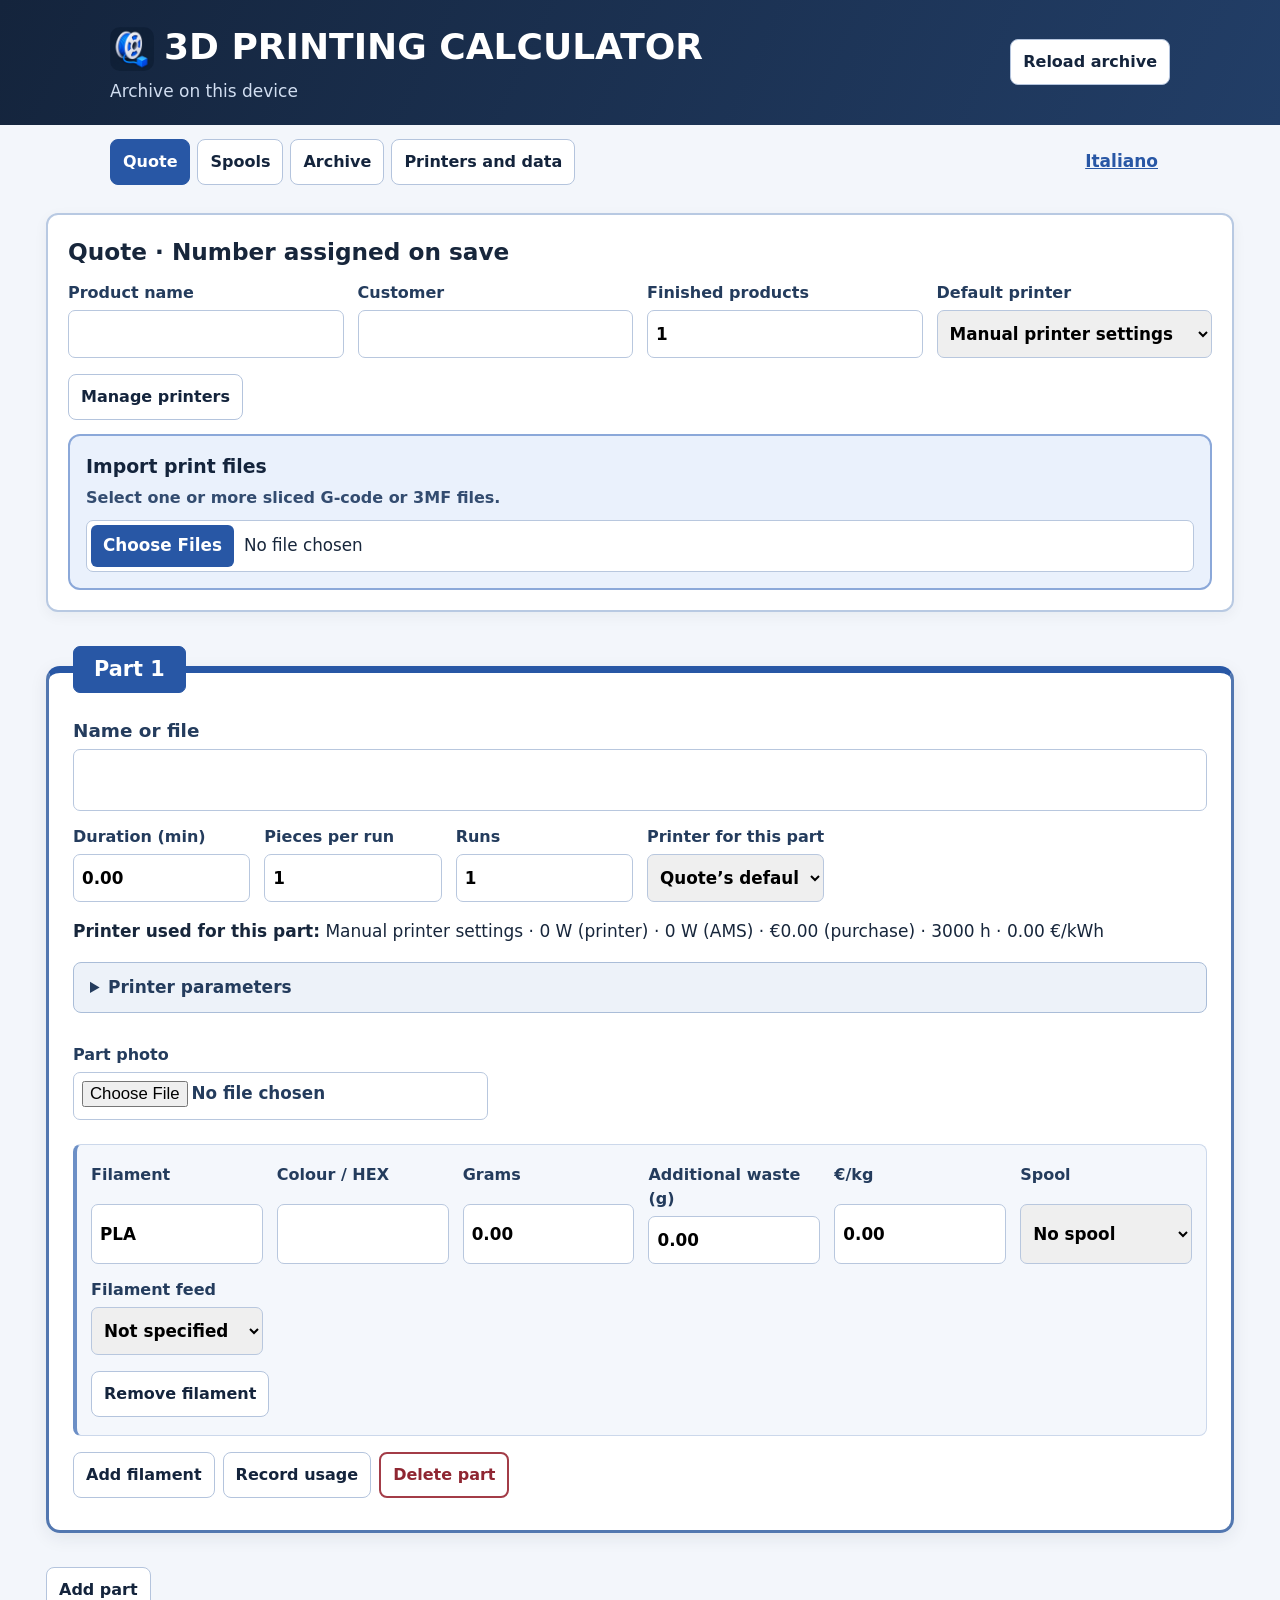
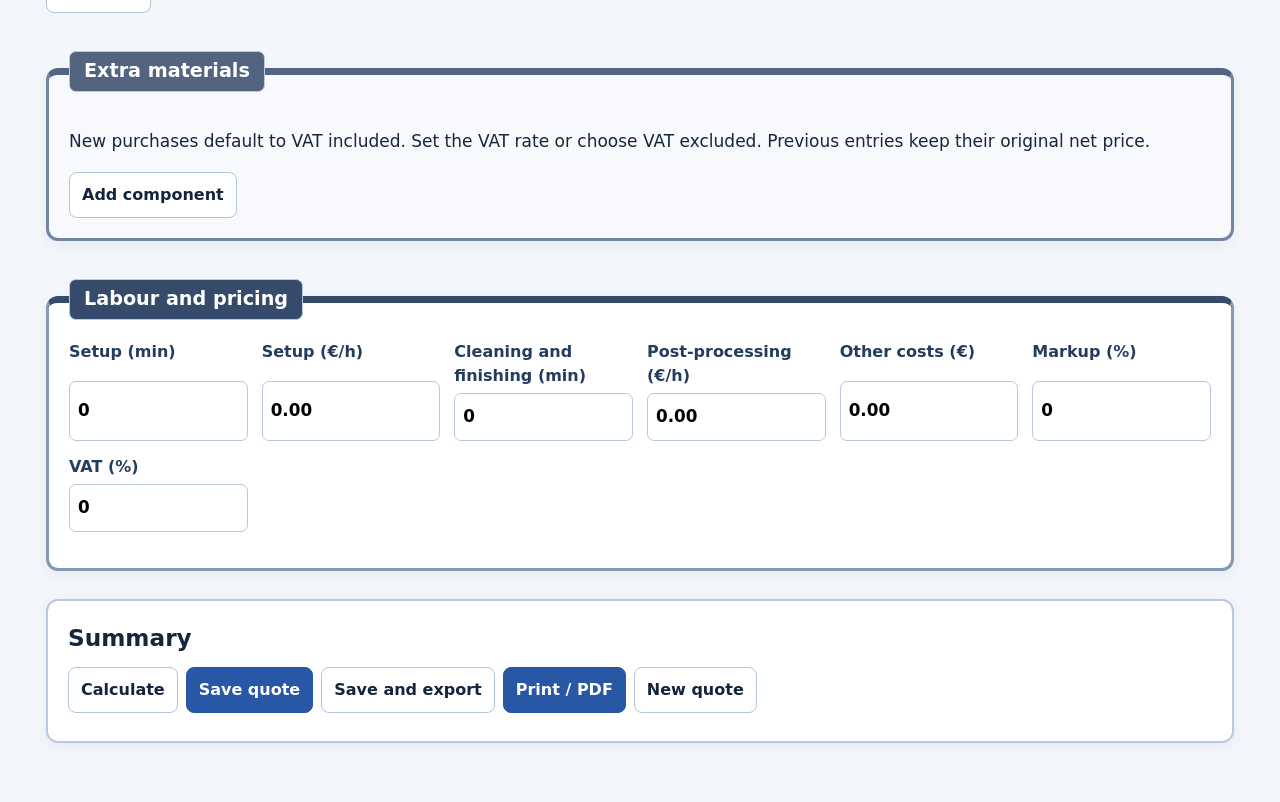
==== english.html @ 3504c04c "Refresh ordered file import" ====
<!doctype html><html lang="en"><meta charset="utf-8"><meta name="viewport" content="width=device-width, initial-scale=1"><meta name="theme-color" content="#14243C"><link rel="manifest" href="./manifest.webmanifest?v=bobina"><link rel="stylesheet" href="./app.css?v=nome-file-1"><title>3D PRINTING CALCULATOR</title><link rel="icon" type="image/png" href="./bobina-32.png"><link rel="apple-touch-icon" href="./bobina-180.png">
<header><div><h1><img src="./bobina-192.png" alt="" width="44" height="44" style="vertical-align:middle;border-radius:10px;margin-right:10px">3D PRINTING CALCULATOR</h1><p id="sync" role="status">Loading archive…</p></div><button id="reload">Reload archive</button></header>
<nav aria-label="Sections"><button data-tab="quote" aria-current="page">Quote</button><button data-tab="spools">Spools</button><button data-tab="archive">Archive</button><button data-tab="settings">Printers and data</button><a class="lingua" href="./index.html" lang="it">Italiano</a></nav>
<main id="view"></main><p id="message" role="status"></p><script defer src="./english.js?v=ordine-parti-1"></script></html>
---- app.css ----
*{box-sizing:border-box}body{margin:0;background:#F3F6FB;color:#17263B;font:16px system-ui,sans-serif}header{background:#14243C;color:white;display:flex;align-items:center;justify-content:space-between;gap:12px;padding:20px max(16px,calc((100vw - 1060px)/2))}h1{margin:0;font-size:clamp(21px,5vw,32px)}header p{margin:5px 0 0;color:#D1DEF1}nav,main{max-width:1092px;margin:auto;padding:14px 16px}nav{display:flex;gap:7px;flex-wrap:wrap}button,input,select{font:inherit}button{min-height:43px;border:1px solid #B4C4DD;border-radius:8px;background:white;color:#14243C;padding:8px 12px;cursor:pointer}button.primary,[aria-current=page]{background:#2857A5;color:white;border-color:#2857A5}.card,fieldset{background:white;border:1px solid #DCE4F1;border-radius:12px;padding:14px;margin:0 0 14px;min-width:0}legend{font-weight:700}h2,h3{margin:0 0 12px}label{display:grid;gap:5px;font-size:.92rem}input,select{width:100%;min-height:43px;padding:8px;border:1px solid #B8C7DE;border-radius:7px}.fields{display:grid;grid-template-columns:repeat(auto-fit,minmax(min(100%,135px),1fr));gap:10px;margin-bottom:10px}.actions{display:flex;gap:8px;flex-wrap:wrap;margin:8px 0}.row{border-top:1px solid #DCE4F1;padding:10px 0}.total{font-size:1.65rem;font-weight:700}#message:not(:empty){position:fixed;bottom:12px;left:12px;right:12px;max-width:700px;margin:auto;background:#14243C;color:white;padding:12px;border-radius:8px}a{color:inherit}@media print{header,nav,button,#message{display:none}}dialog{width:min(680px,calc(100% - 24px));max-height:calc(100% - 24px);padding:0;border:0;border-radius:12px}dialog .card{margin:0}dialog::backdrop{background:#17263B99}
header{background:linear-gradient(115deg,#14243c,#223e67)}.card,fieldset{box-shadow:0 3px 12px #14243c0a}button:hover{border-color:#2857a5}button:focus-visible,input:focus-visible,select:focus-visible{outline:3px solid #7298de;outline-offset:2px}dialog::backdrop{background:#14243c99}
.foto-controllo{display:flex;align-items:center;gap:12px;flex-wrap:wrap;padding:8px 0}.foto-parte{width:auto;max-width:128px;max-height:96px;border-radius:8px}
.import-panel{margin-top:14px;padding:16px;background:#eaf1fc;border:2px solid #8ba8d9;border-radius:12px}.import-panel label{margin-bottom:10px}.import-panel strong{font-size:1.18rem;color:#14243c}.import-panel span{color:#334c70}.import-panel input{min-height:52px;max-width:100%;padding:4px;background:#fff}.import-panel input::file-selector-button{min-height:42px;margin-right:10px;padding:8px 12px;background:#2857a5;color:#fff;border:0;border-radius:6px;font:inherit;font-weight:650;cursor:pointer}.import-panel input::file-selector-button:hover{background:#1e4688}
.lingua{margin-left:auto;align-self:center;padding:9px 12px;color:#2857a5;font-weight:650}

/* Clear section hierarchy and comfortable text sizes */
body{font-size:17px;line-height:1.5}
main{max-width:1220px}
header h1{font-size:clamp(26px,4vw,36px)}
label{font-size:1rem;font-weight:600;color:#243c5d}
input,select{font-size:1.05rem;min-height:48px}
button{font-size:1rem;font-weight:600;min-height:46px}
h2{font-size:1.45rem}
fieldset,.card{margin-bottom:28px;padding:20px;border:2px solid #b8c9e2;box-shadow:0 4px 14px #14243c0d}
fieldset{border-top:5px solid #2857a5}
legend{font-size:1.2rem;font-weight:750;line-height:1.4;padding:6px 14px;background:#e7eefb;border:1px solid #b8c9e2;border-radius:7px;color:#14243c}
.fields{gap:14px;margin-bottom:16px;grid-template-columns:repeat(auto-fit,minmax(min(100%,170px),1fr))}
.row{margin-top:16px;padding:18px 0;border-top:2px solid #b8c9e2}
.row>strong{display:block;font-size:1.1rem;margin-bottom:10px}
fieldset>.row{padding:18px 14px;background:#f4f7fc;border:1px solid #ccd8eb;border-left:4px solid #6c8fc6;border-radius:8px;margin-bottom:16px}
.total{font-size:2rem}
dialog{width:min(820px,calc(100% - 24px))}
@media(max-width:540px){fieldset,.card{padding:14px;margin-bottom:24px}.fields{gap:12px}legend{font-size:1.1rem}nav{gap:8px}nav button{flex:1 1 40%}}

.parte-stampa{border:3px solid #5277b0;border-top:7px solid #2857a5;border-radius:14px;margin:34px 0;padding:24px;background:#fff;box-shadow:0 5px 18px #14243c14}
.parte-stampa legend{background:#2857a5;color:white;border-color:#2857a5;font-size:1.3rem;padding:8px 20px}
.settore-extra{border:3px solid #7285a4;border-top:7px solid #526480;background:#f7f9fd;margin-top:38px}
.settore-extra legend{background:#526480;color:white}
.settore-lavorazioni{border:3px solid #8597b2;border-top:7px solid #364b6b;margin-top:38px}
.settore-lavorazioni legend{background:#364b6b;color:white}
.parametri-stampante{margin:16px 0 22px;padding:12px 16px;background:#edf2f9;border:1px solid #aabdd8;border-radius:8px}
.parametri-stampante summary{cursor:pointer;font-weight:650;color:#243c5d}
.parametri-stampante[open] summary{margin-bottom:16px}
button[data-action^="rmPart:"]{border:2px solid #a33c47;color:#8f2632;font-weight:700}
@media(max-width:540px){.parte-stampa{padding:14px;margin:28px 0}.parte-stampa legend{font-size:1.15rem}}

.parte-stampa>.fields>.nome-file-esteso{grid-column:1 / -1;font-size:1.15rem}
.nome-file-esteso input{width:100%;min-height:62px;padding:14px 16px;font-size:1.22rem;font-weight:650;line-height:1.4}
@media(max-width:540px){.nome-file-esteso input{min-height:58px;font-size:1.1rem}}
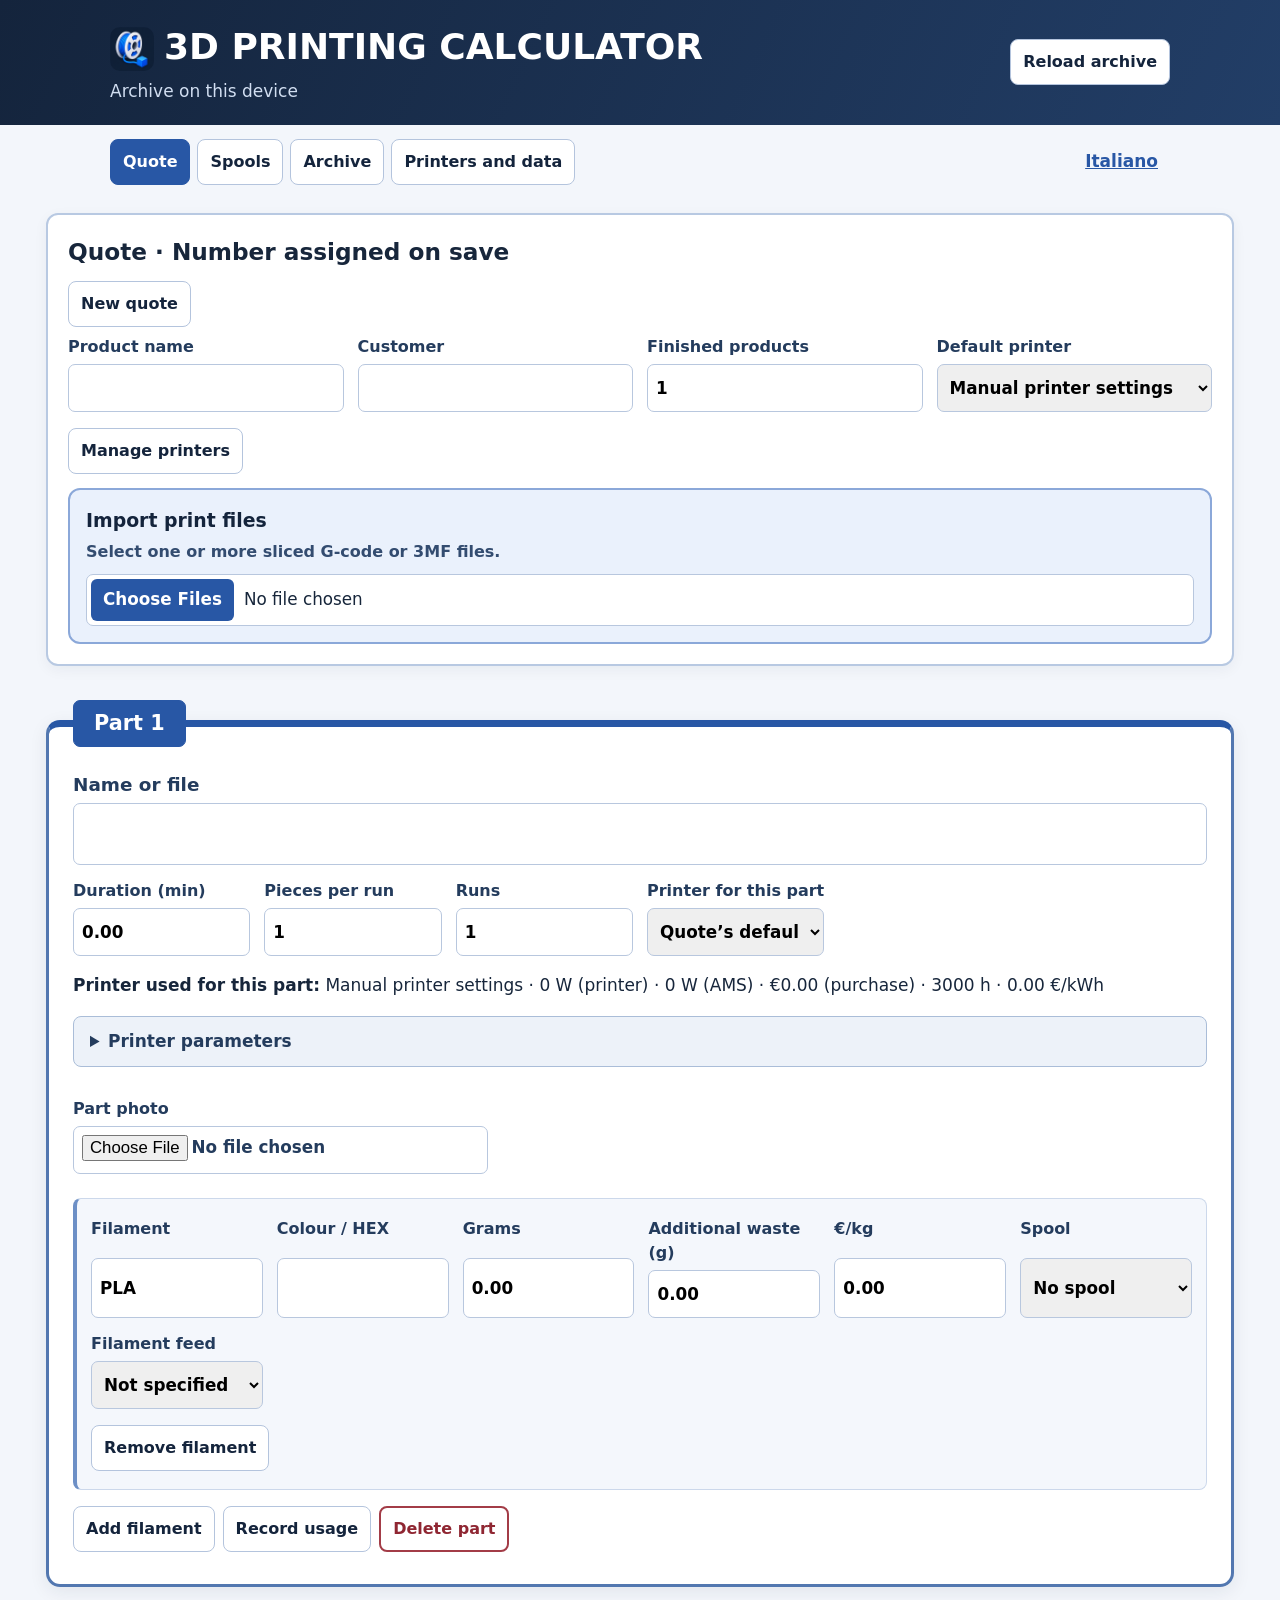
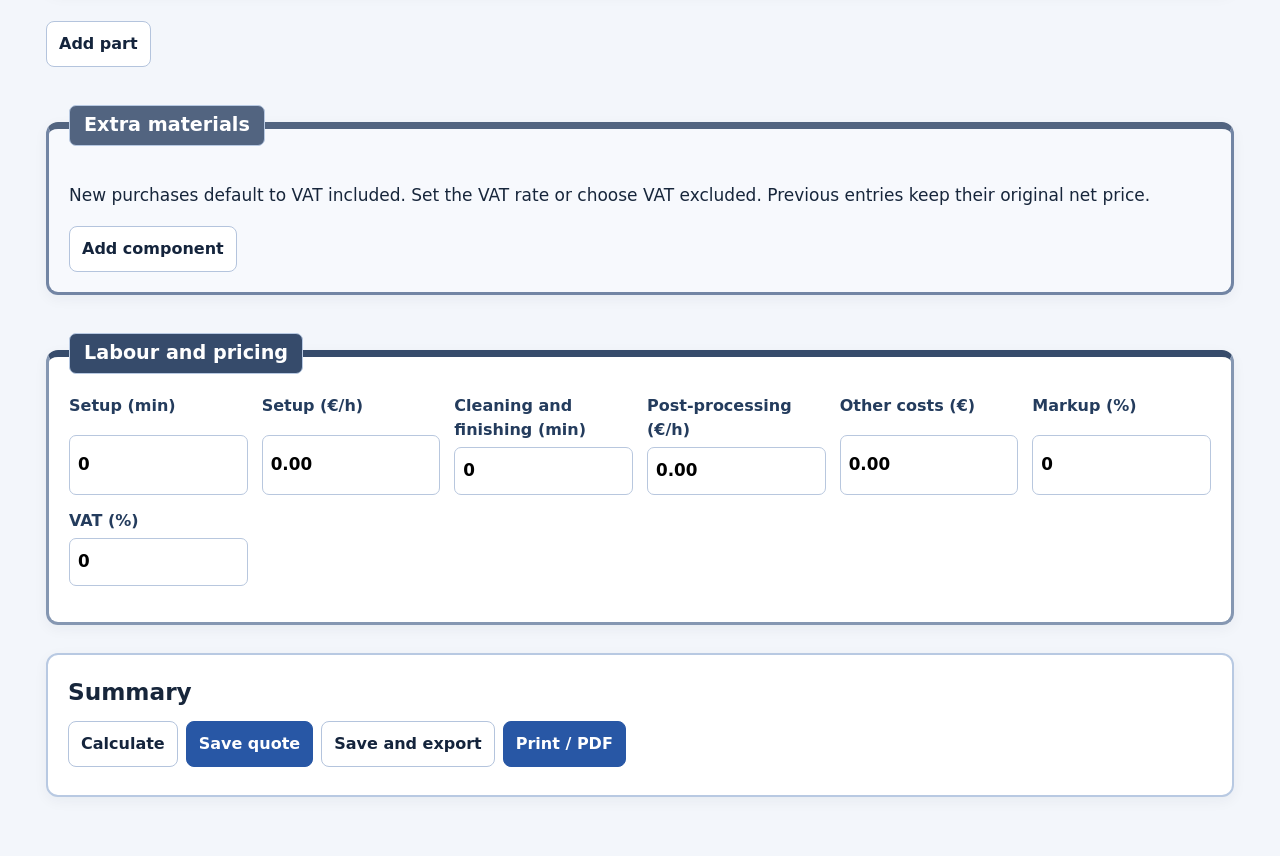
==== commit 0d18d448: "Refresh New quote placement" ====
--- a/english.html
+++ b/english.html
@@ -1,4 +1,4 @@
 <!doctype html><html lang="en"><meta charset="utf-8"><meta name="viewport" content="width=device-width, initial-scale=1"><meta name="theme-color" content="#14243C"><link rel="manifest" href="./manifest.webmanifest?v=bobina"><link rel="stylesheet" href="./app.css?v=nome-file-1"><title>3D PRINTING CALCULATOR</title><link rel="icon" type="image/png" href="./bobina-32.png"><link rel="apple-touch-icon" href="./bobina-180.png">
 <header><div><h1><img src="./bobina-192.png" alt="" width="44" height="44" style="vertical-align:middle;border-radius:10px;margin-right:10px">3D PRINTING CALCULATOR</h1><p id="sync" role="status">Loading archive…</p></div><button id="reload">Reload archive</button></header>
 <nav aria-label="Sections"><button data-tab="quote" aria-current="page">Quote</button><button data-tab="spools">Spools</button><button data-tab="archive">Archive</button><button data-tab="settings">Printers and data</button><a class="lingua" href="./index.html" lang="it">Italiano</a></nav>
-<main id="view"></main><p id="message" role="status"></p><script defer src="./english.js?v=ordine-parti-1"></script></html>+<main id="view"></main><p id="message" role="status"></p><script defer src="./english.js?v=nuovo-in-alto-1"></script></html>
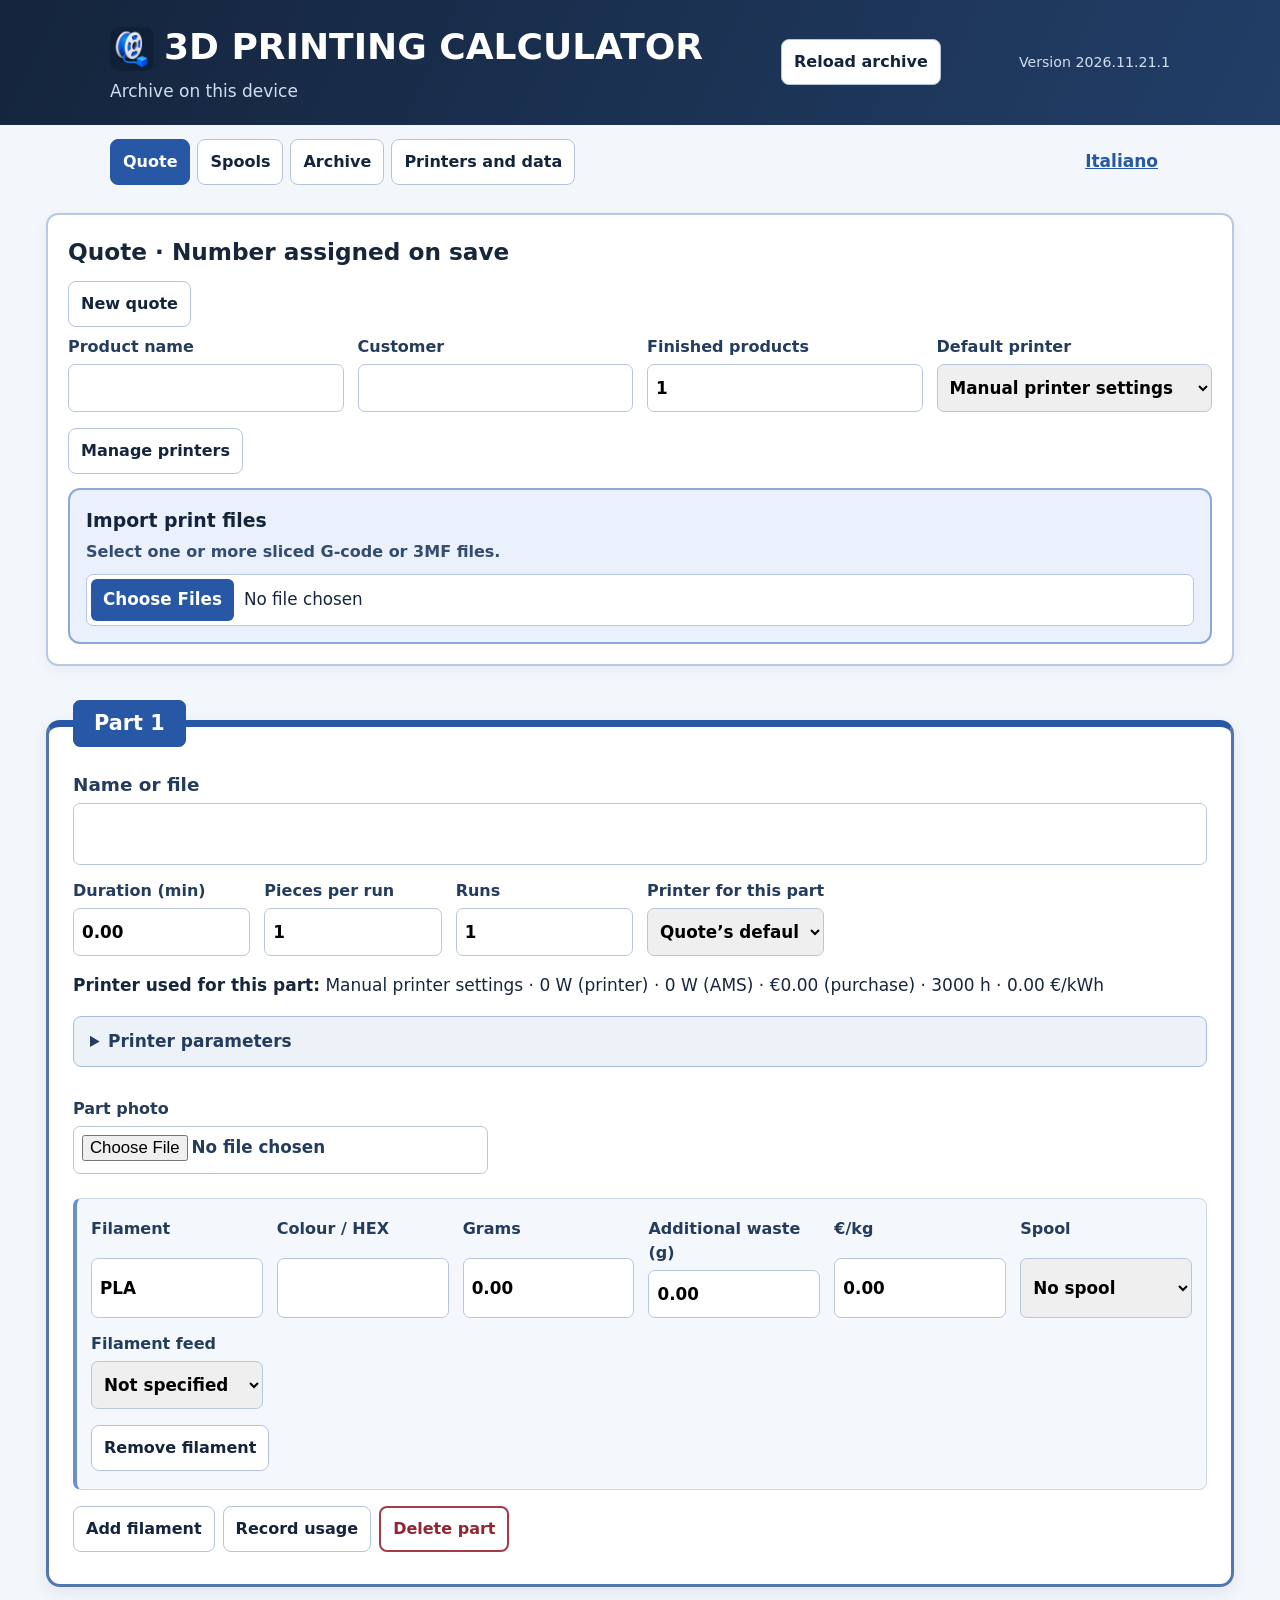
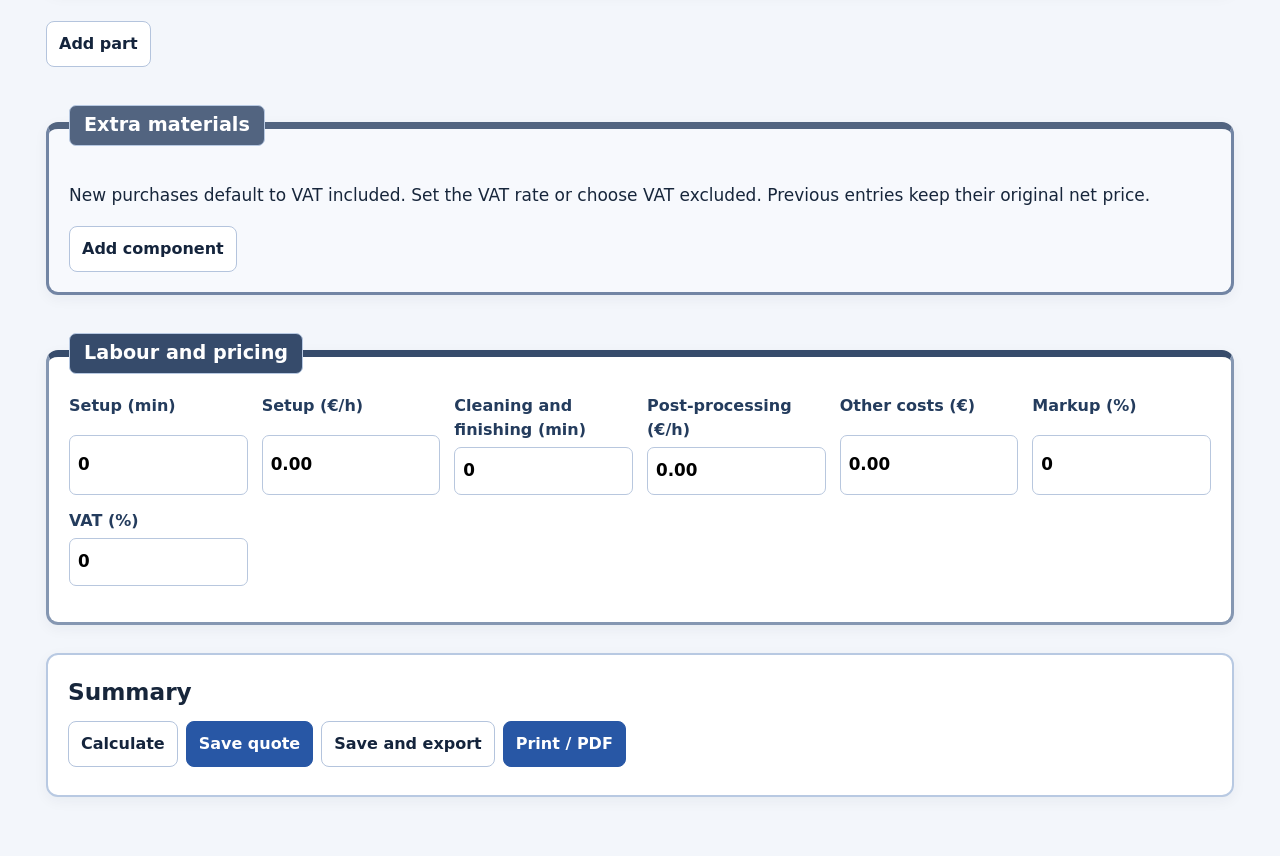
==== commit 31fa1bd2: "Show the release version in the app header" ====
--- a/english.html
+++ b/english.html
@@ -1,4 +1,4 @@
 <!doctype html><html lang="en"><meta charset="utf-8"><meta name="viewport" content="width=device-width, initial-scale=1"><meta name="theme-color" content="#14243C"><link rel="manifest" href="./manifest.webmanifest?v=bobina"><link rel="stylesheet" href="./app.css?v=nome-file-1"><title>3D PRINTING CALCULATOR</title><link rel="icon" type="image/png" href="./bobina-32.png"><link rel="apple-touch-icon" href="./bobina-180.png">
-<header><div><h1><img src="./bobina-192.png" alt="" width="44" height="44" style="vertical-align:middle;border-radius:10px;margin-right:10px">3D PRINTING CALCULATOR</h1><p id="sync" role="status">Loading archive…</p></div><button id="reload">Reload archive</button></header>
+<header><div><h1><img src="./bobina-192.png" alt="" width="44" height="44" style="vertical-align:middle;border-radius:10px;margin-right:10px">3D PRINTING CALCULATOR</h1><p id="sync" role="status">Loading archive…</p></div><button id="reload">Reload archive</button><small id="app-version" style="align-self:center;color:#d1def1">Loading version…</small></header>
 <nav aria-label="Sections"><button data-tab="quote" aria-current="page">Quote</button><button data-tab="spools">Spools</button><button data-tab="archive">Archive</button><button data-tab="settings">Printers and data</button><a class="lingua" href="./index.html" lang="it">Italiano</a></nav>
-<main id="view"></main><p id="message" role="status"></p><script defer src="./english.js?v=nuovo-in-alto-1"></script></html>+<main id="view"></main><p id="message" role="status"></p><script defer src="./english.js?v=2026.11.21.1"></script></html>
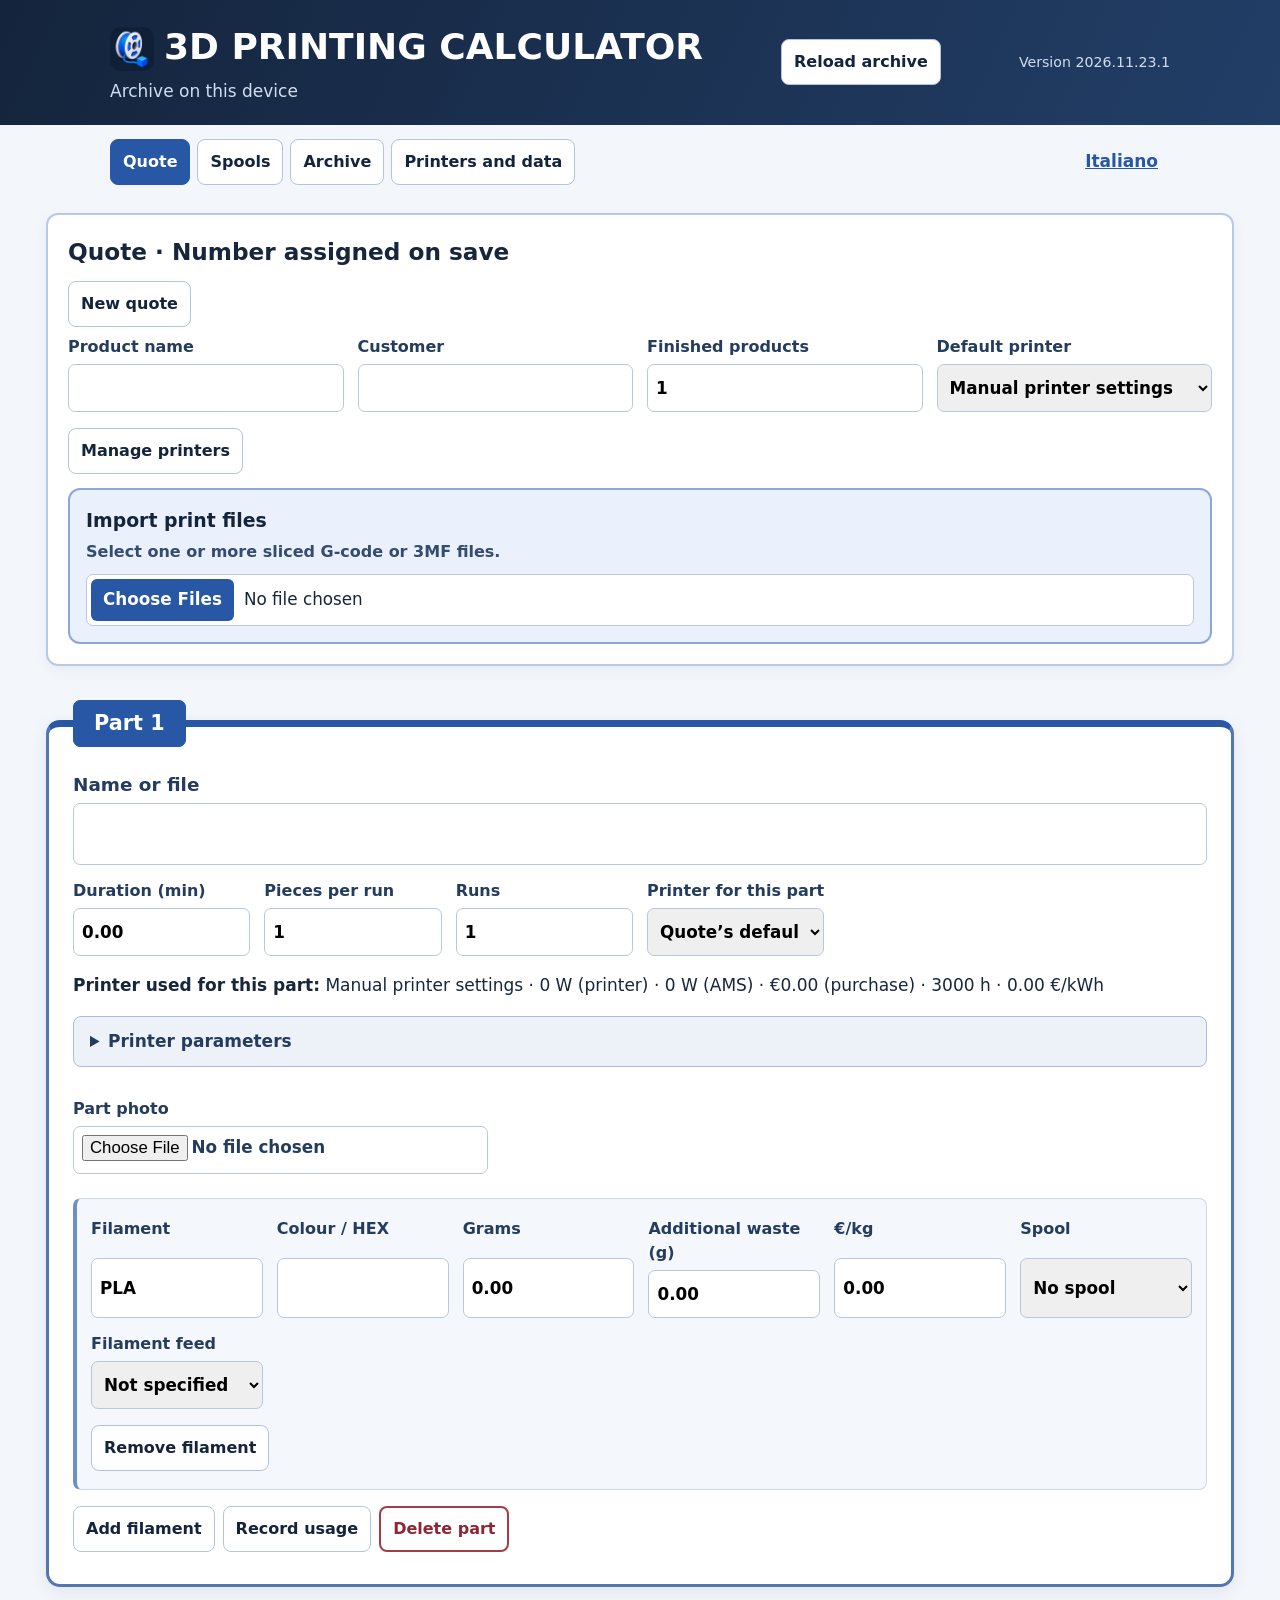
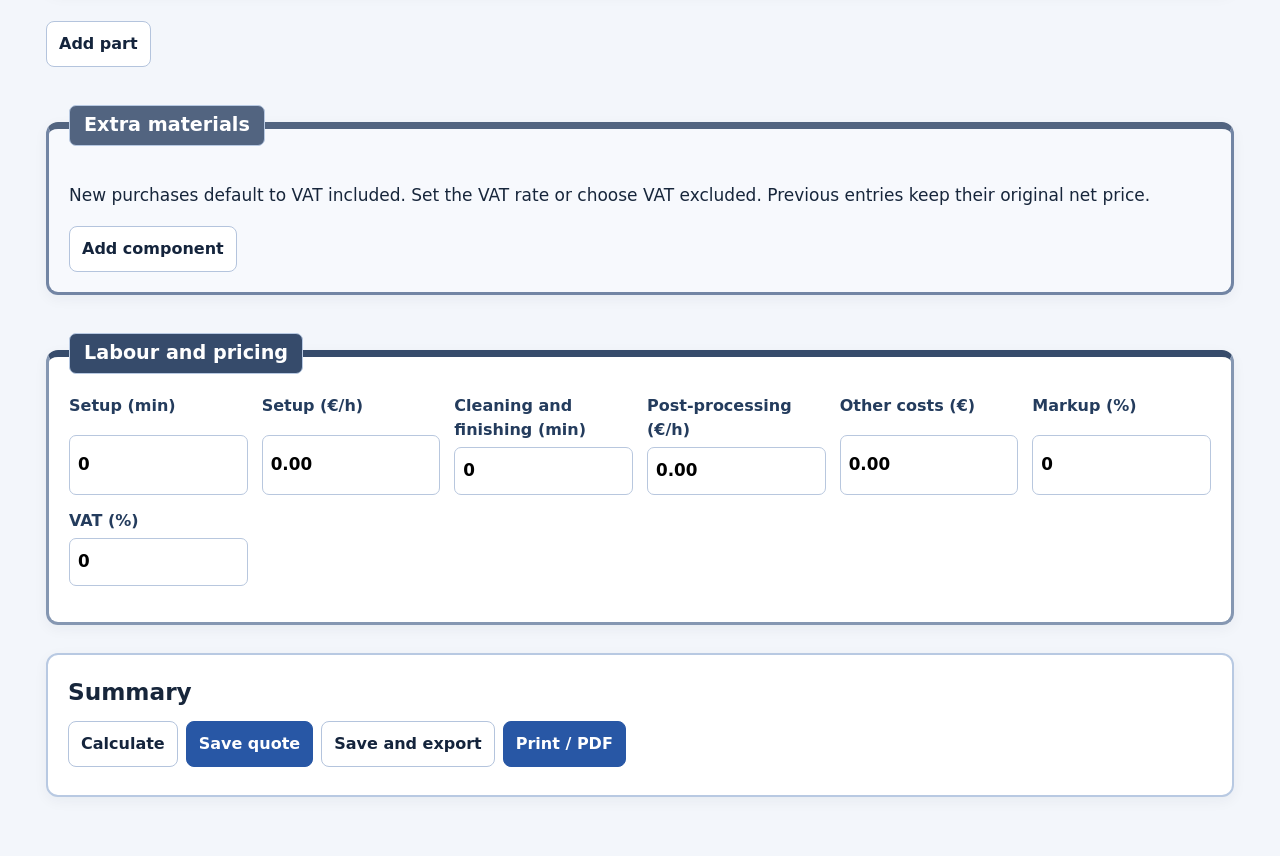
==== commit 7a7eb404: "Load the once-only stock consumption release" ====
--- a/english.html
+++ b/english.html
@@ -1,4 +1,4 @@
-<!doctype html><html lang="en"><meta charset="utf-8"><meta name="viewport" content="width=device-width, initial-scale=1"><meta name="theme-color" content="#14243C"><link rel="manifest" href="./manifest.webmanifest?v=bobina"><link rel="stylesheet" href="./app.css?v=nome-file-1"><title>3D PRINTING CALCULATOR</title><link rel="icon" type="image/png" href="./bobina-32.png"><link rel="apple-touch-icon" href="./bobina-180.png">
+<!doctype html><html lang="en"><meta charset="utf-8"><meta name="viewport" content="width=device-width, initial-scale=1"><meta name="theme-color" content="#14243C"><link rel="manifest" href="./manifest.webmanifest?v=bobina"><link rel="stylesheet" href="./app.css?v=2026.11.23.1"><title>3D PRINTING CALCULATOR</title><link rel="icon" type="image/png" href="./bobina-32.png"><link rel="apple-touch-icon" href="./bobina-180.png">
 <header><div><h1><img src="./bobina-192.png" alt="" width="44" height="44" style="vertical-align:middle;border-radius:10px;margin-right:10px">3D PRINTING CALCULATOR</h1><p id="sync" role="status">Loading archive…</p></div><button id="reload">Reload archive</button><small id="app-version" style="align-self:center;color:#d1def1">Loading version…</small></header>
 <nav aria-label="Sections"><button data-tab="quote" aria-current="page">Quote</button><button data-tab="spools">Spools</button><button data-tab="archive">Archive</button><button data-tab="settings">Printers and data</button><a class="lingua" href="./index.html" lang="it">Italiano</a></nav>
-<main id="view"></main><p id="message" role="status"></p><script defer src="./english.js?v=2026.11.21.1"></script></html>+<main id="view"></main><p id="message" role="status"></p><script defer src="./english.js?v=2026.11.23.1"></script></html>
--- a/app.css
+++ b/app.css
@@ -38,3 +38,5 @@
 .parte-stampa>.fields>.nome-file-esteso{grid-column:1 / -1;font-size:1.15rem}
 .nome-file-esteso input{width:100%;min-height:62px;padding:14px 16px;font-size:1.22rem;font-weight:650;line-height:1.4}
 @media(max-width:540px){.nome-file-esteso input{min-height:58px;font-size:1.1rem}}
+
+button[data-action^="consume:"]:disabled{background:#e7edf5;color:#52637a;border-color:#aab9cc;cursor:default;opacity:1}
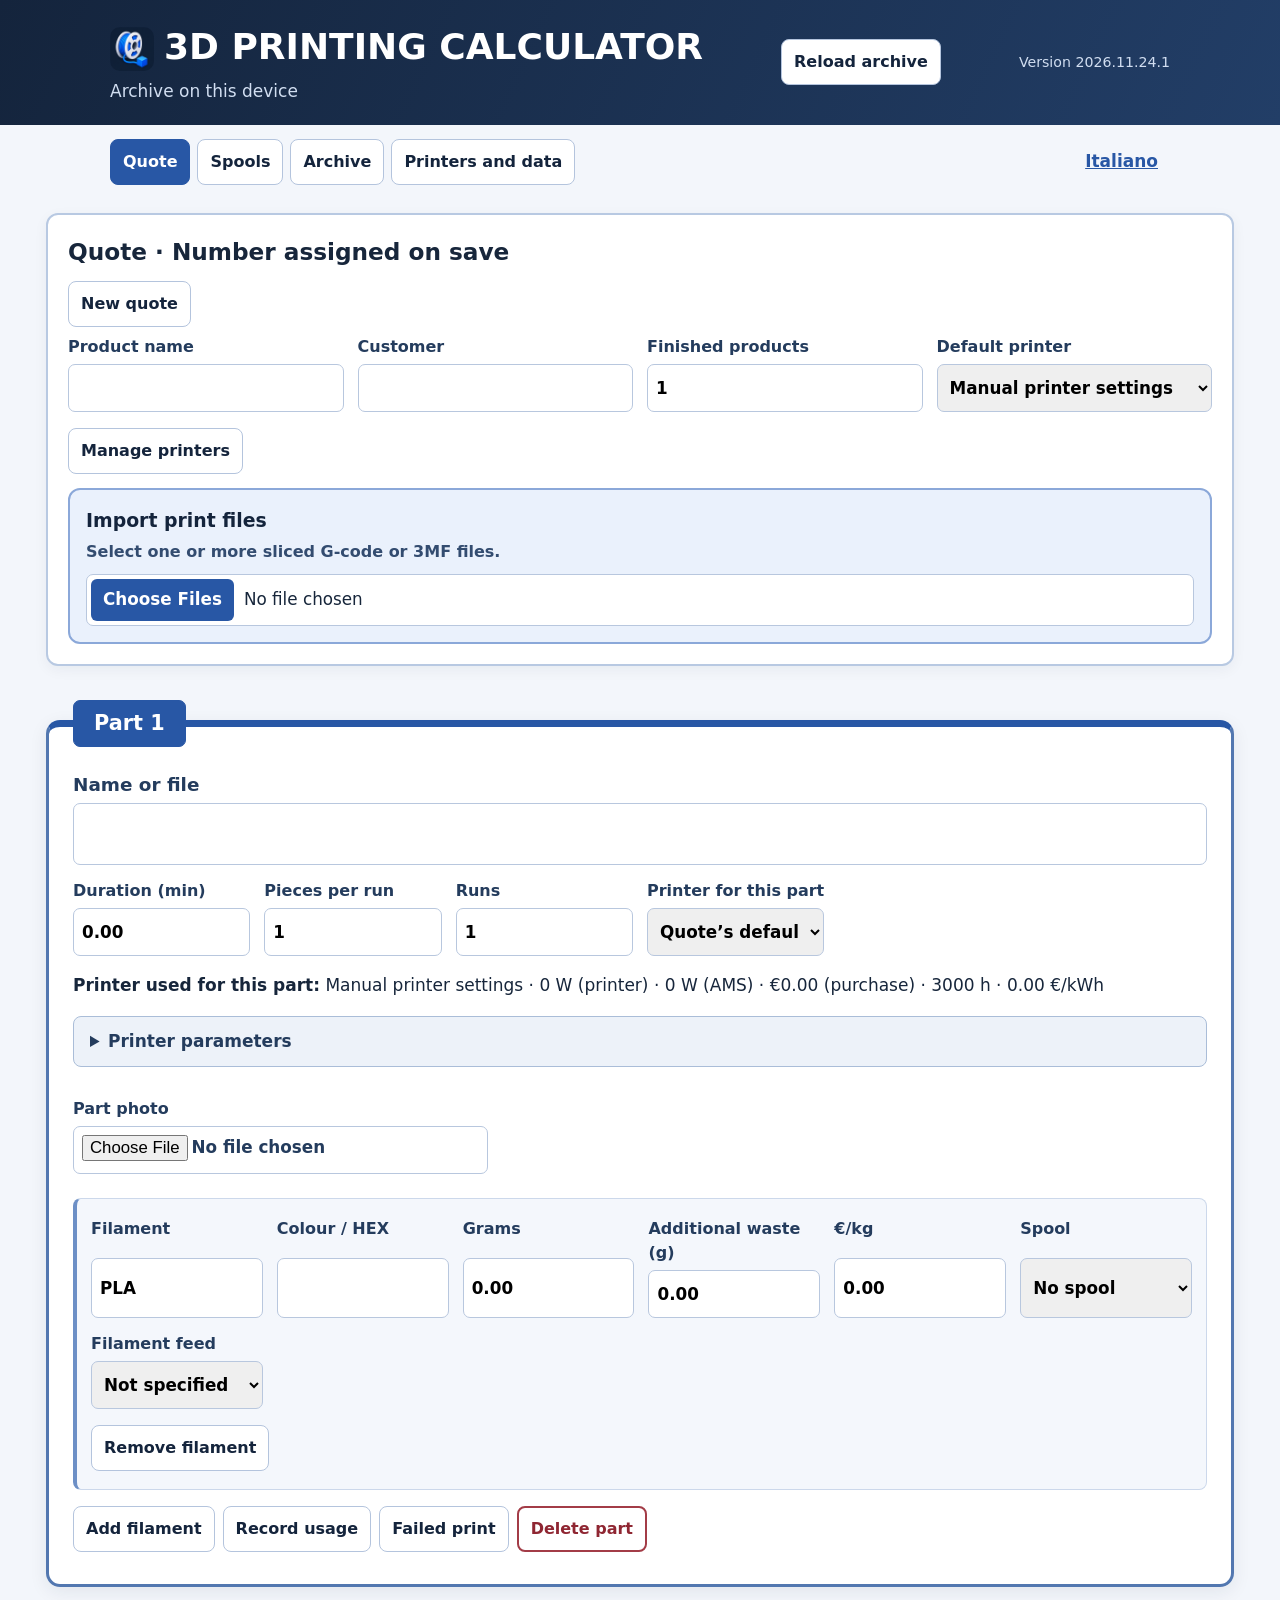
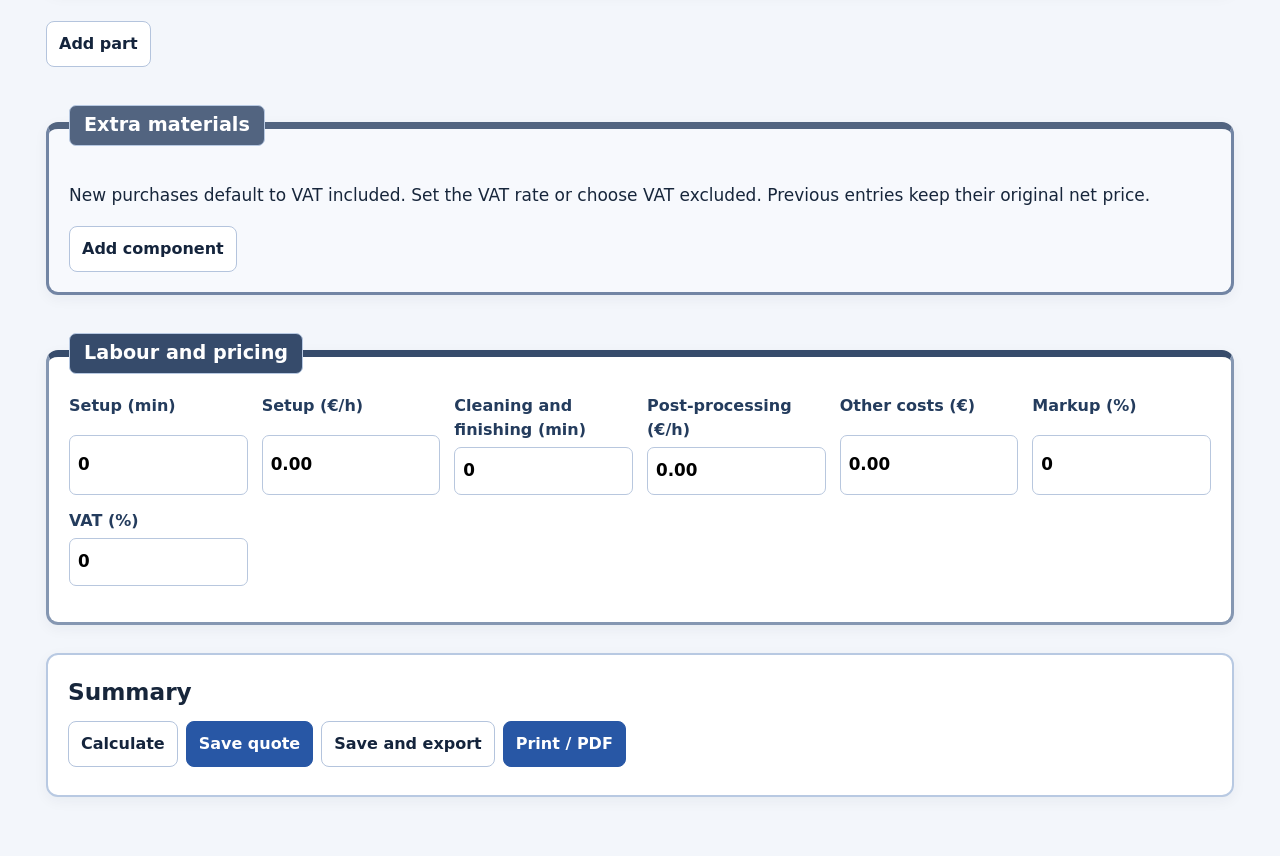
==== commit 0de4e981: "Load the failed print tracking release" ====
--- a/english.html
+++ b/english.html
@@ -1,4 +1,4 @@
 <!doctype html><html lang="en"><meta charset="utf-8"><meta name="viewport" content="width=device-width, initial-scale=1"><meta name="theme-color" content="#14243C"><link rel="manifest" href="./manifest.webmanifest?v=bobina"><link rel="stylesheet" href="./app.css?v=2026.11.23.1"><title>3D PRINTING CALCULATOR</title><link rel="icon" type="image/png" href="./bobina-32.png"><link rel="apple-touch-icon" href="./bobina-180.png">
 <header><div><h1><img src="./bobina-192.png" alt="" width="44" height="44" style="vertical-align:middle;border-radius:10px;margin-right:10px">3D PRINTING CALCULATOR</h1><p id="sync" role="status">Loading archive…</p></div><button id="reload">Reload archive</button><small id="app-version" style="align-self:center;color:#d1def1">Loading version…</small></header>
 <nav aria-label="Sections"><button data-tab="quote" aria-current="page">Quote</button><button data-tab="spools">Spools</button><button data-tab="archive">Archive</button><button data-tab="settings">Printers and data</button><a class="lingua" href="./index.html" lang="it">Italiano</a></nav>
-<main id="view"></main><p id="message" role="status"></p><script defer src="./english.js?v=2026.11.23.1"></script></html>+<main id="view"></main><p id="message" role="status"></p><script defer src="./english.js?v=2026.11.24.1"></script></html>
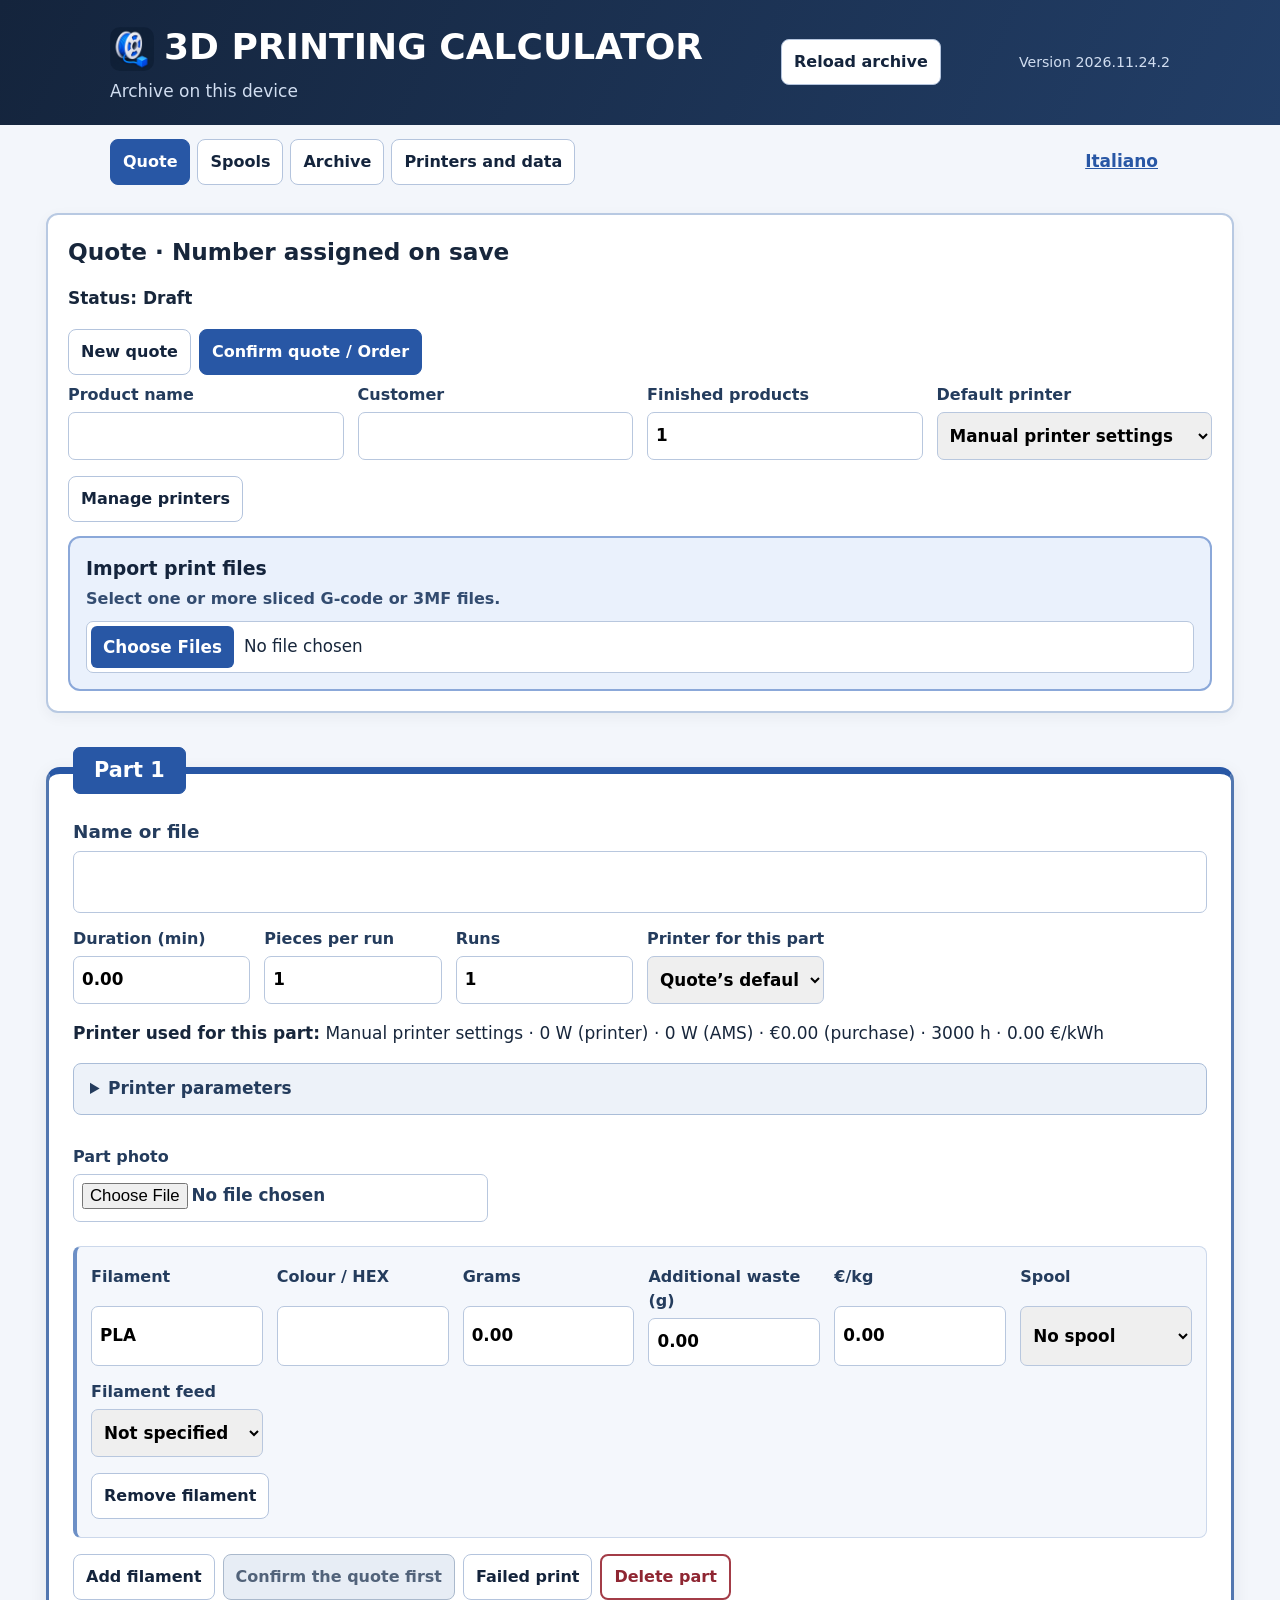
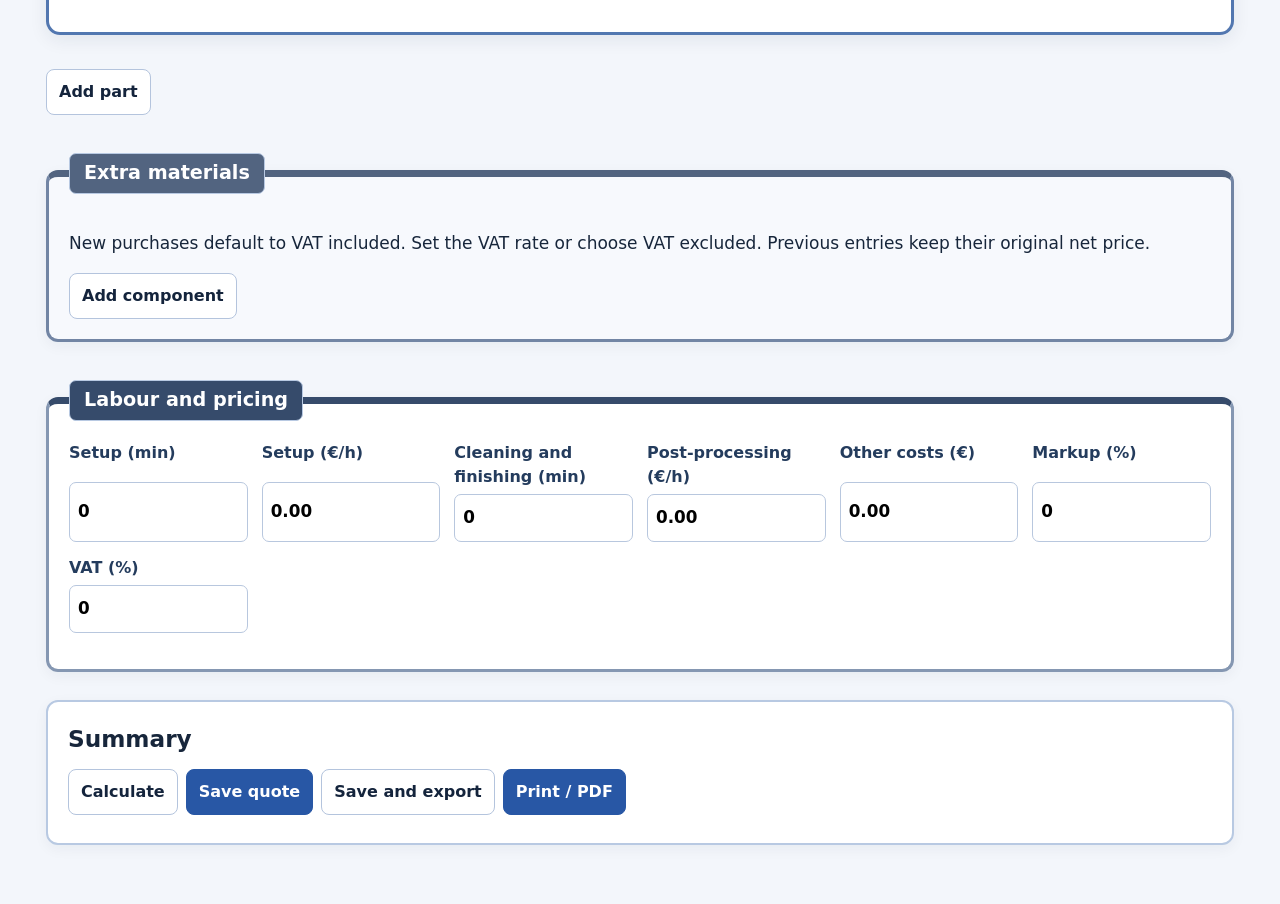
==== commit cbc56253: "Load order confirmation and gated stock consumption" ====
--- a/english.html
+++ b/english.html
@@ -1,4 +1,4 @@
 <!doctype html><html lang="en"><meta charset="utf-8"><meta name="viewport" content="width=device-width, initial-scale=1"><meta name="theme-color" content="#14243C"><link rel="manifest" href="./manifest.webmanifest?v=bobina"><link rel="stylesheet" href="./app.css?v=2026.11.23.1"><title>3D PRINTING CALCULATOR</title><link rel="icon" type="image/png" href="./bobina-32.png"><link rel="apple-touch-icon" href="./bobina-180.png">
 <header><div><h1><img src="./bobina-192.png" alt="" width="44" height="44" style="vertical-align:middle;border-radius:10px;margin-right:10px">3D PRINTING CALCULATOR</h1><p id="sync" role="status">Loading archive…</p></div><button id="reload">Reload archive</button><small id="app-version" style="align-self:center;color:#d1def1">Loading version…</small></header>
 <nav aria-label="Sections"><button data-tab="quote" aria-current="page">Quote</button><button data-tab="spools">Spools</button><button data-tab="archive">Archive</button><button data-tab="settings">Printers and data</button><a class="lingua" href="./index.html" lang="it">Italiano</a></nav>
-<main id="view"></main><p id="message" role="status"></p><script defer src="./english.js?v=2026.11.24.1"></script></html>+<main id="view"></main><p id="message" role="status"></p><script defer src="./english.js?v=2026.11.24.2"></script></html>
